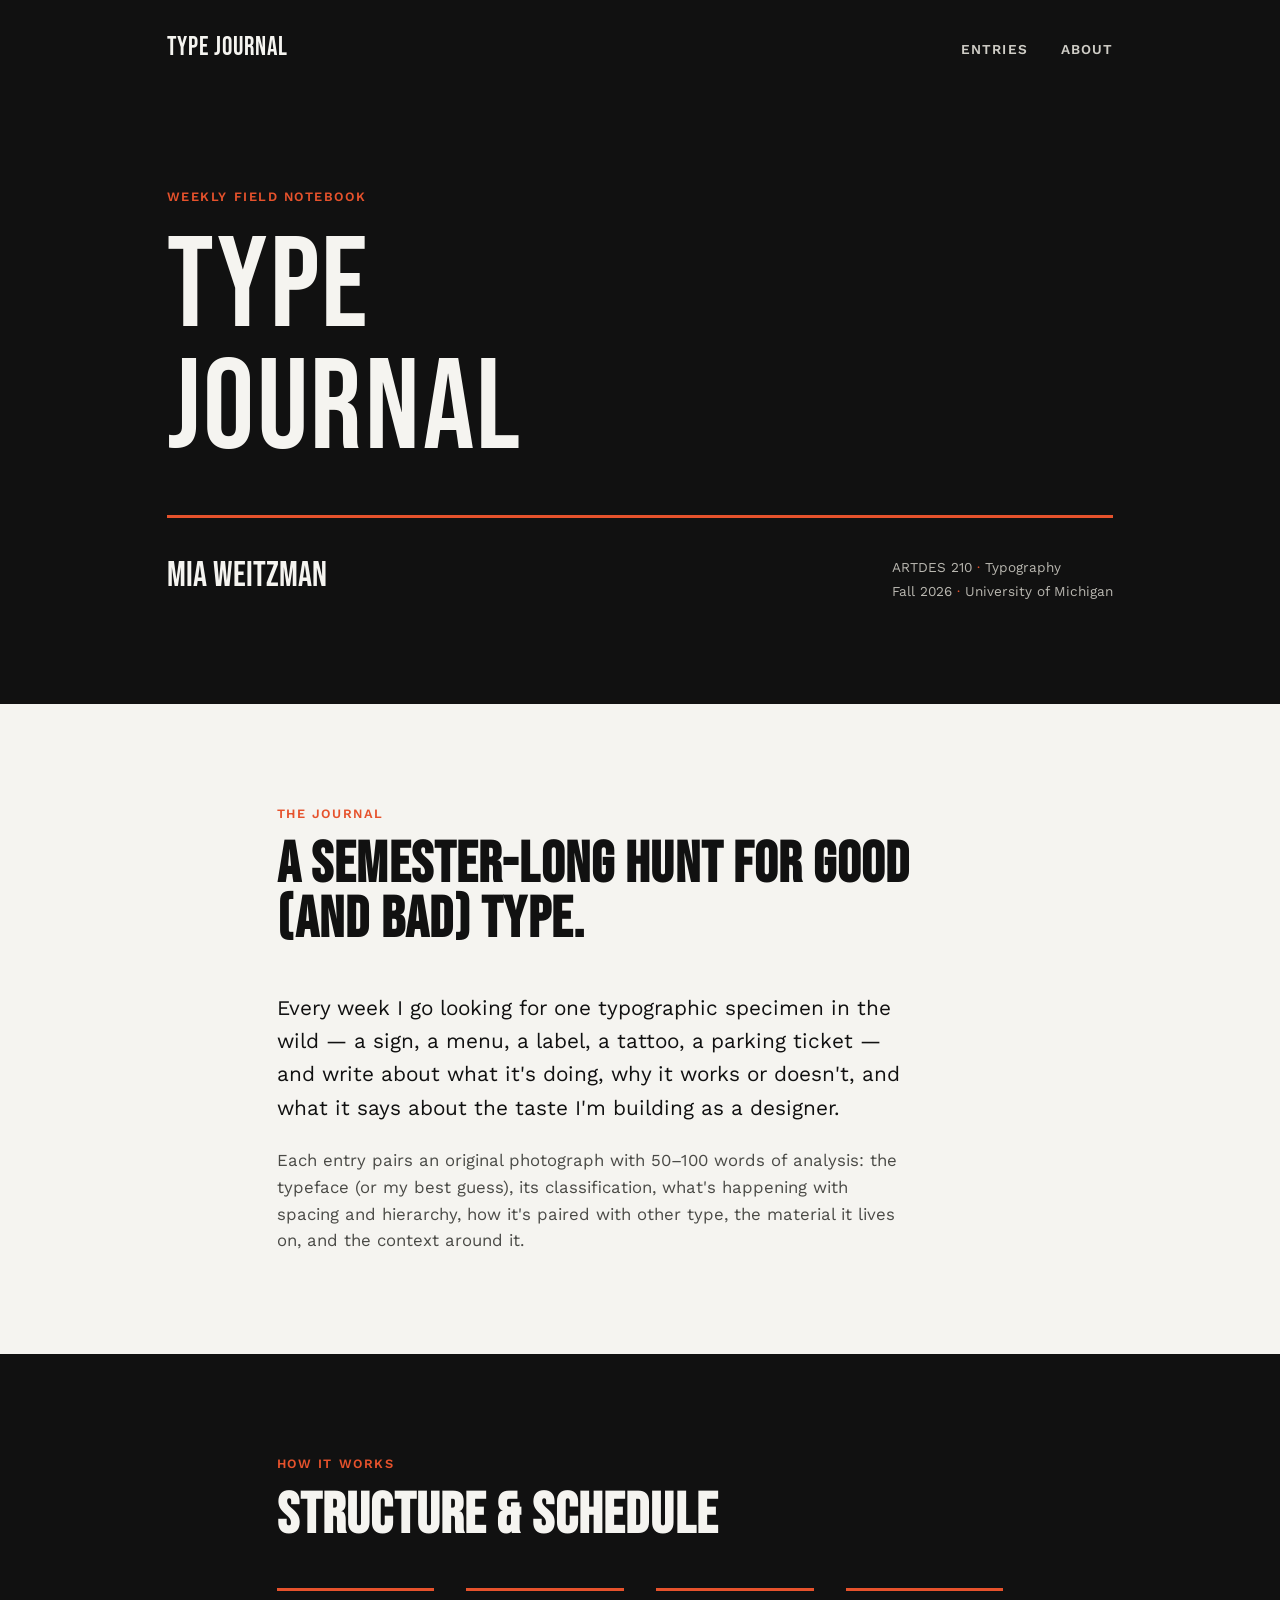
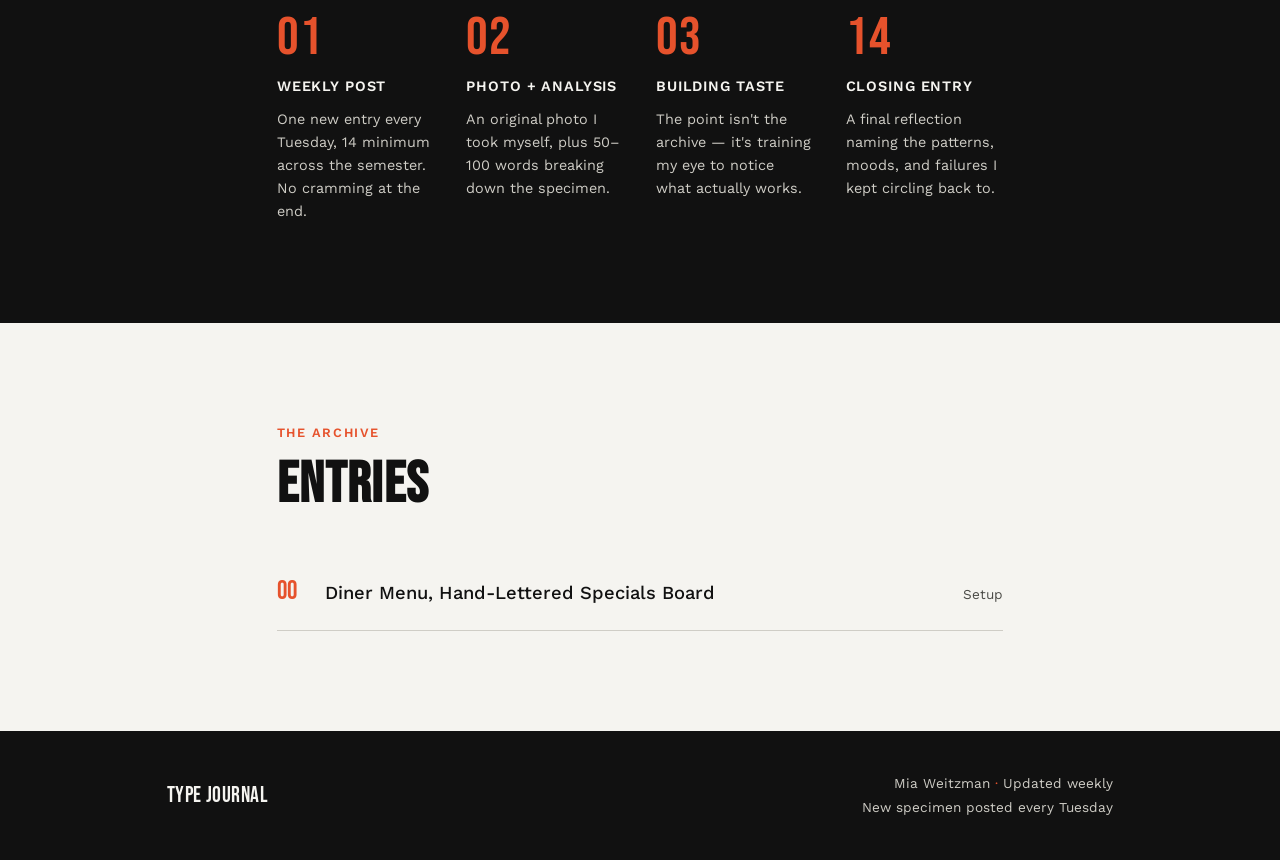
==== index.html @ 900245e1 "Add files via upload" ====
<!DOCTYPE html>
<html lang="en">
<head>
<meta charset="UTF-8" />
<meta name="viewport" content="width=device-width, initial-scale=1" />
<title>Type Journal — Mia Weitzman</title>
<meta name="description" content="A weekly hunt for good (and bad) typography in the wild, by Mia Weitzman — ARTDES 210, Fall 2026." />
<link rel="stylesheet" href="style.css" />
</head>
<body>

  <header class="site-header">
    <div class="wrap">
      <a class="brand" href="index.html">TYPE JOURNAL</a>
      <nav>
        <a href="#entries">Entries</a>
        <a href="#about">About</a>
      </nav>
    </div>
  </header>

  <header class="hero">
    <div class="wrap">
      <div class="kicker eyebrow">Weekly Field Notebook</div>
      <div class="title display">TYPE<br/>JOURNAL</div>
      <div class="rule"></div>
      <div class="byline-row">
        <div class="name">Mia Weitzman</div>
        <div class="meta">
          ARTDES 210 <span>·</span> Typography<br/>
          Fall 2026 <span>·</span> University of Michigan
        </div>
      </div>
    </div>
  </header>

  <section id="about">
    <div class="wrap">
      <div class="eyebrow">The Journal</div>
      <h1 class="heading display">A semester-long hunt for good (and bad) type.</h1>
      <p class="lede">Every week I go looking for one typographic specimen in the wild — a sign, a menu, a label, a tattoo, a parking ticket — and write about what it's doing, why it works or doesn't, and what it says about the taste I'm building as a designer.</p>
      <p class="body-copy">Each entry pairs an original photograph with 50–100 words of analysis: the typeface (or my best guess), its classification, what's happening with spacing and hierarchy, how it's paired with other type, the material it lives on, and the context around it.</p>
    </div>
  </section>

  <section class="dark">
    <div class="wrap">
      <div class="eyebrow">How It Works</div>
      <h2 class="heading display" style="color: var(--paper);">Structure &amp; Schedule</h2>
      <div class="grid">
        <div class="col">
          <div class="num display">01</div>
          <div class="col-title">Weekly Post</div>
          <p>One new entry every Tuesday, 14 minimum across the semester. No cramming at the end.</p>
        </div>
        <div class="col">
          <div class="num display">02</div>
          <div class="col-title">Photo + Analysis</div>
          <p>An original photo I took myself, plus 50–100 words breaking down the specimen.</p>
        </div>
        <div class="col">
          <div class="num display">03</div>
          <div class="col-title">Building Taste</div>
          <p>The point isn't the archive — it's training my eye to notice what actually works.</p>
        </div>
        <div class="col">
          <div class="num display">14</div>
          <div class="col-title">Closing Entry</div>
          <p>A final reflection naming the patterns, moods, and failures I kept circling back to.</p>
        </div>
      </div>
    </div>
  </section>

  <section id="entries">
    <div class="wrap">
      <div class="eyebrow">The Archive</div>
      <h2 class="heading display">Entries</h2>
      <div class="entry-list">
        <a class="entry-row" href="entries/entry-00.html">
          <span class="entry-num display">00</span>
          <span class="entry-row-title">Diner Menu, Hand-Lettered Specials Board</span>
          <span class="entry-row-date">Setup</span>
        </a>
        <!--
          Add a new .entry-row link here each week, newest on top.
          Copy the block above, point the href at your new entry file,
          and update the number, title, and date.
        -->
      </div>
    </div>
  </section>

  <footer class="site-footer">
    <div class="wrap">
      <div class="brand display">TYPE JOURNAL</div>
      <div class="right">
        Mia Weitzman <span>·</span> Updated weekly<br/>
        New specimen posted every Tuesday
      </div>
    </div>
  </footer>

</body>
</html>
---- style.css ----
/* ============================================================
   TYPE JOURNAL — shared styles
   ============================================================ */

@import url('https://fonts.googleapis.com/css2?family=Bebas+Neue&family=Work+Sans:ital,wght@0,400;0,500;0,600;1,400&display=swap');

:root {
  --paper: #f5f4f0;
  --ink: #111111;
  --accent: #e6522c;
  --muted: #4a4a46;
  --line: #cfcdc6;
  --line-dark: #4a4a46;
  --max: 880px;
  --gutter: clamp(24px, 6vw, 96px);
}

* { margin: 0; padding: 0; box-sizing: border-box; }

html { scroll-behavior: smooth; }

body {
  background: var(--paper);
  color: var(--ink);
  font-family: 'Work Sans', system-ui, -apple-system, sans-serif;
  line-height: 1.6;
  -webkit-font-smoothing: antialiased;
}

a { color: inherit; }

img { max-width: 100%; display: block; }

.display {
  font-family: 'Bebas Neue', Impact, sans-serif;
  letter-spacing: 0.02em;
  line-height: 0.95;
}

.eyebrow {
  font-weight: 600;
  text-transform: uppercase;
  letter-spacing: 0.12em;
  font-size: 0.8rem;
  color: var(--accent);
}

.wrap {
  max-width: var(--max);
  margin: 0 auto;
  padding-left: var(--gutter);
  padding-right: var(--gutter);
}

/* ---------- Site header ---------- */
.site-header {
  background: var(--ink);
  color: var(--paper);
}
.site-header .wrap {
  display: flex;
  align-items: center;
  justify-content: space-between;
  padding-top: 28px;
  padding-bottom: 28px;
  max-width: 1100px;
}
.site-header .brand {
  font-family: 'Bebas Neue', Impact, sans-serif;
  font-size: 1.6rem;
  letter-spacing: 0.04em;
  text-decoration: none;
  white-space: nowrap;
}
.site-header .wrap {
  flex-wrap: wrap;
  row-gap: 12px;
}
.site-header nav a {
  text-decoration: none;
  font-size: 0.85rem;
  font-weight: 600;
  text-transform: uppercase;
  letter-spacing: 0.08em;
  color: #cfcdc6;
  margin-left: 28px;
}
.site-header nav a:hover { color: var(--paper); }

/* ---------- Hero ---------- */
.hero {
  background: var(--ink);
  color: var(--paper);
  padding-top: clamp(40px, 8vw, 90px);
  padding-bottom: clamp(50px, 9vw, 100px);
}
.hero .wrap { max-width: 1100px; }
.hero .kicker { margin-bottom: 20px; }
.hero .title {
  font-size: clamp(3rem, 11vw, 8rem);
  color: var(--paper);
}
.hero .rule {
  width: 100%;
  height: 3px;
  background: var(--accent);
  margin: clamp(28px, 4vw, 44px) 0 30px;
}
.hero .byline-row {
  display: flex;
  flex-wrap: wrap;
  gap: 16px 32px;
  justify-content: space-between;
  align-items: flex-end;
}
.hero .name {
  font-family: 'Bebas Neue', Impact, sans-serif;
  font-size: clamp(1.6rem, 3vw, 2.2rem);
}
.hero .meta {
  font-size: 0.85rem;
  color: #b9b7b0;
  line-height: 1.8;
}
.hero .meta span { color: var(--accent); }

/* ---------- Generic section ---------- */
section { padding-top: clamp(56px, 8vw, 100px); padding-bottom: clamp(56px, 8vw, 100px); }
section.dark { background: var(--ink); color: var(--paper); }
section.dark .eyebrow { color: var(--accent); }

.heading {
  font-size: clamp(2rem, 5vw, 3.6rem);
  margin-top: 14px;
  margin-bottom: clamp(24px, 4vw, 44px);
  max-width: 720px;
}

.lede {
  font-size: clamp(1.05rem, 2vw, 1.3rem);
  max-width: 640px;
  margin-bottom: 22px;
}

.body-copy {
  font-size: 1.05rem;
  max-width: 620px;
  color: var(--muted);
}
section.dark .body-copy { color: #cfcdc6; }

/* ---------- Structure grid ---------- */
.grid {
  display: grid;
  grid-template-columns: repeat(4, 1fr);
  gap: 32px;
}
@media (max-width: 720px) {
  .grid { grid-template-columns: repeat(2, 1fr); }
}
.grid .col {
  border-top: 3px solid var(--accent);
  padding-top: 20px;
}
.grid .num {
  font-family: 'Bebas Neue', Impact, sans-serif;
  font-size: clamp(2.4rem, 5vw, 3.4rem);
  color: var(--accent);
  line-height: 1;
  margin-bottom: 10px;
}
.grid .col-title {
  font-weight: 600;
  text-transform: uppercase;
  letter-spacing: 0.06em;
  font-size: 0.9rem;
  margin-bottom: 10px;
}
.grid .col p {
  font-size: 0.9rem;
  color: #cfcdc6;
}

/* ---------- Entries archive (index) ---------- */
.entry-list {
  display: flex;
  flex-direction: column;
  gap: 0;
  margin-top: clamp(24px, 4vw, 44px);
}
.entry-row {
  display: flex;
  align-items: baseline;
  gap: 24px;
  padding: 22px 0;
  border-bottom: 1px solid var(--line);
  text-decoration: none;
  color: var(--ink);
}
.entry-row:hover .entry-row-title { color: var(--accent); }
.entry-row .entry-num {
  font-family: 'Bebas Neue', Impact, sans-serif;
  font-size: 1.6rem;
  color: var(--accent);
  min-width: 2.4ch;
}
.entry-row .entry-row-title {
  font-size: 1.15rem;
  font-weight: 500;
  flex: 1;
}
.entry-row .entry-row-date {
  font-size: 0.85rem;
  color: var(--muted);
  white-space: nowrap;
}
@media (max-width: 560px) {
  .entry-row { flex-wrap: wrap; }
  .entry-row .entry-row-date { order: 3; width: 100%; }
}

/* ---------- Single entry page ---------- */
.entry-header .entry-tag {
  display: inline-block;
  background: var(--ink);
  color: var(--paper);
  font-weight: 600;
  font-size: 0.75rem;
  letter-spacing: 0.1em;
  text-transform: uppercase;
  padding: 7px 14px;
  margin-bottom: 22px;
}
.entry-layout {
  display: flex;
  gap: clamp(28px, 5vw, 56px);
  flex-wrap: wrap;
  align-items: flex-start;
}
.entry-layout .photo {
  width: 100%;
  max-width: 420px;
  aspect-ratio: 4 / 5;
  border: 3px dashed #9a988f;
  display: flex;
  align-items: center;
  justify-content: center;
  text-align: center;
  padding: 32px;
  flex-shrink: 0;
}
.entry-layout .photo img {
  width: 100%;
  height: 100%;
  object-fit: cover;
}
.entry-layout .photo .placeholder-text {
  font-size: 0.85rem;
  color: #7a786f;
  letter-spacing: 0.04em;
  text-transform: uppercase;
}
.entry-layout .writeup { flex: 1; min-width: 260px; }
.entry-layout .sample-title {
  font-size: clamp(1.6rem, 3vw, 2.2rem);
  margin-bottom: 18px;
}
.entry-nav {
  display: flex;
  justify-content: space-between;
  margin-top: clamp(40px, 6vw, 72px);
  padding-top: 24px;
  border-top: 1px solid var(--line);
  font-size: 0.9rem;
  font-weight: 600;
}
.entry-nav a { text-decoration: none; }
.entry-nav a:hover { color: var(--accent); }
.entry-nav .disabled { color: var(--line); pointer-events: none; }

/* ---------- Footer ---------- */
.site-footer {
  background: var(--ink);
  color: #cfcdc6;
}
.site-footer .wrap {
  display: flex;
  flex-wrap: wrap;
  gap: 12px 24px;
  align-items: center;
  justify-content: space-between;
  padding-top: 40px;
  padding-bottom: 40px;
  max-width: 1100px;
}
.site-footer .brand {
  font-family: 'Bebas Neue', Impact, sans-serif;
  font-size: 1.4rem;
  color: var(--paper);
}
.site-footer .right {
  text-align: right;
  font-size: 0.85rem;
  line-height: 1.8;
}
.site-footer .right span { color: var(--accent); }
@media (max-width: 480px) {
  .site-footer .right { text-align: left; }
}
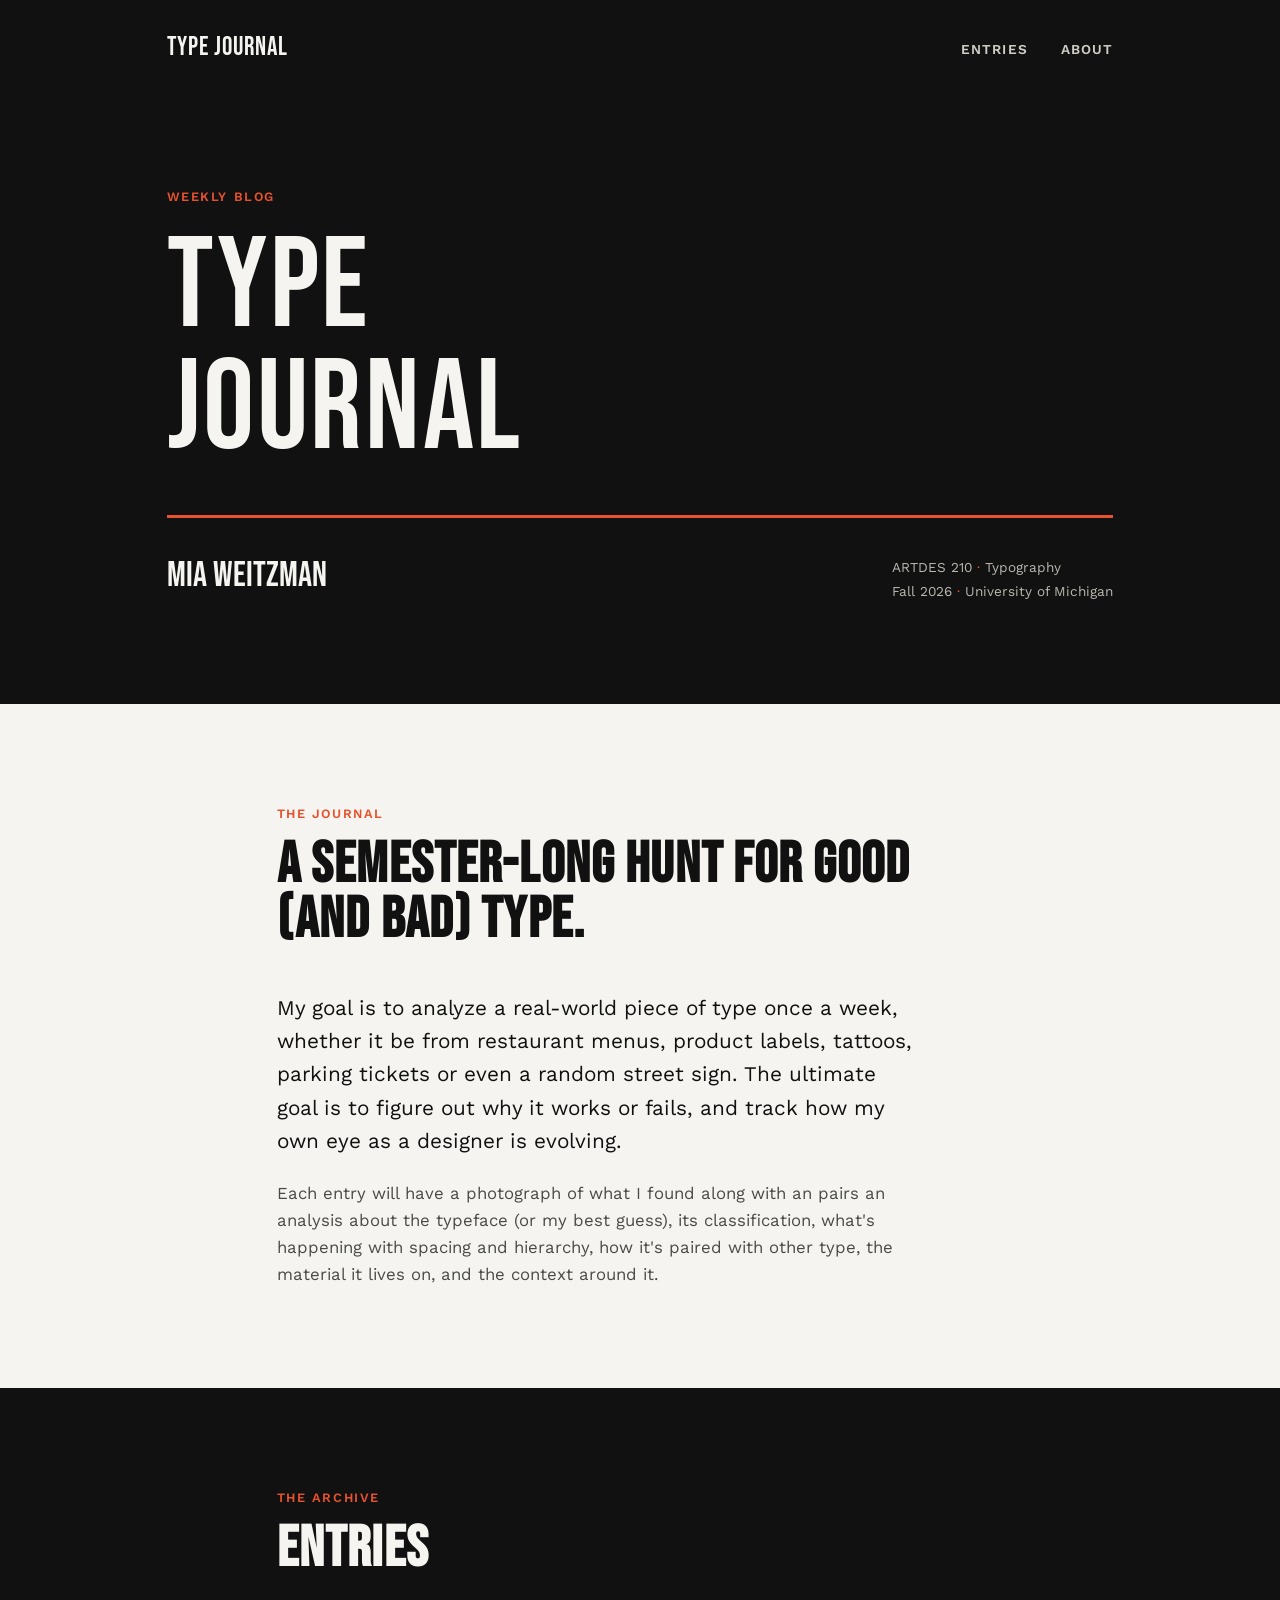
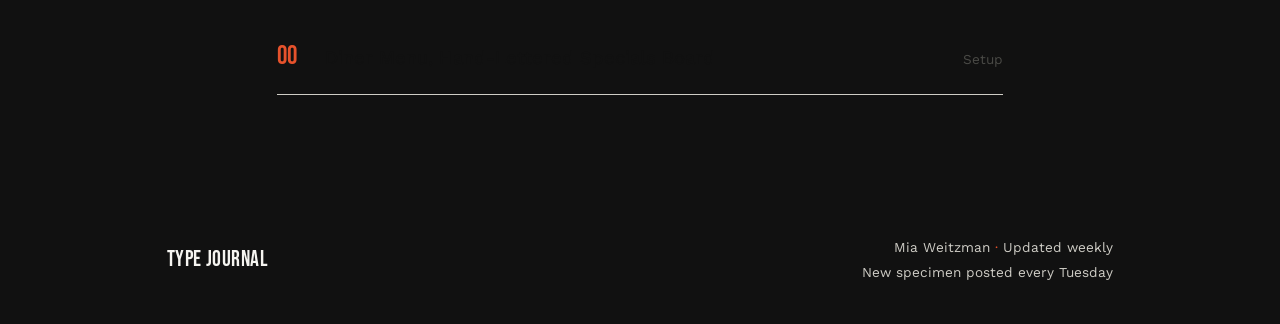
==== commit 4e0920c7: "Update index.html" ====
--- a/index.html
+++ b/index.html
@@ -4,7 +4,7 @@
 <meta charset="UTF-8" />
 <meta name="viewport" content="width=device-width, initial-scale=1" />
 <title>Type Journal — Mia Weitzman</title>
-<meta name="description" content="A weekly hunt for good (and bad) typography in the wild, by Mia Weitzman — ARTDES 210, Fall 2026." />
+<meta name="description" content="A weekly hunt for good (& bad) typography in the wild, by Mia Weitzman — ARTDES 210, Fall 2026." />
 <link rel="stylesheet" href="style.css" />
 </head>
 <body>
@@ -21,7 +21,7 @@
 
   <header class="hero">
     <div class="wrap">
-      <div class="kicker eyebrow">Weekly Field Notebook</div>
+      <div class="kicker eyebrow">Weekly Blog</div>
       <div class="title display">TYPE<br/>JOURNAL</div>
       <div class="rule"></div>
       <div class="byline-row">
@@ -38,41 +38,14 @@
     <div class="wrap">
       <div class="eyebrow">The Journal</div>
       <h1 class="heading display">A semester-long hunt for good (and bad) type.</h1>
-      <p class="lede">Every week I go looking for one typographic specimen in the wild — a sign, a menu, a label, a tattoo, a parking ticket — and write about what it's doing, why it works or doesn't, and what it says about the taste I'm building as a designer.</p>
-      <p class="body-copy">Each entry pairs an original photograph with 50–100 words of analysis: the typeface (or my best guess), its classification, what's happening with spacing and hierarchy, how it's paired with other type, the material it lives on, and the context around it.</p>
+      <p class="lede">My goal is to analyze a real-world piece of type once a week, whether it be  from restaurant menus, product labels, tattoos, parking tickets or even a random street sign. The ultimate goal is to figure out why it works or fails, and track how my own eye as a designer is evolving.</p>
+      <p class="body-copy">Each entry will have a photograph of what I found along with an pairs an analysis about the typeface (or my best guess), its classification, what's happening with spacing and hierarchy, how it's paired with other type, the material it lives on, and the context around it.</p>
     </div>
   </section>
 
-  <section class="dark">
-    <div class="wrap">
-      <div class="eyebrow">How It Works</div>
-      <h2 class="heading display" style="color: var(--paper);">Structure &amp; Schedule</h2>
-      <div class="grid">
-        <div class="col">
-          <div class="num display">01</div>
-          <div class="col-title">Weekly Post</div>
-          <p>One new entry every Tuesday, 14 minimum across the semester. No cramming at the end.</p>
-        </div>
-        <div class="col">
-          <div class="num display">02</div>
-          <div class="col-title">Photo + Analysis</div>
-          <p>An original photo I took myself, plus 50–100 words breaking down the specimen.</p>
-        </div>
-        <div class="col">
-          <div class="num display">03</div>
-          <div class="col-title">Building Taste</div>
-          <p>The point isn't the archive — it's training my eye to notice what actually works.</p>
-        </div>
-        <div class="col">
-          <div class="num display">14</div>
-          <div class="col-title">Closing Entry</div>
-          <p>A final reflection naming the patterns, moods, and failures I kept circling back to.</p>
-        </div>
-      </div>
-    </div>
-  </section>
 
-  <section id="entries">
+
+  <section id="entries" class="dark">
     <div class="wrap">
       <div class="eyebrow">The Archive</div>
       <h2 class="heading display">Entries</h2>
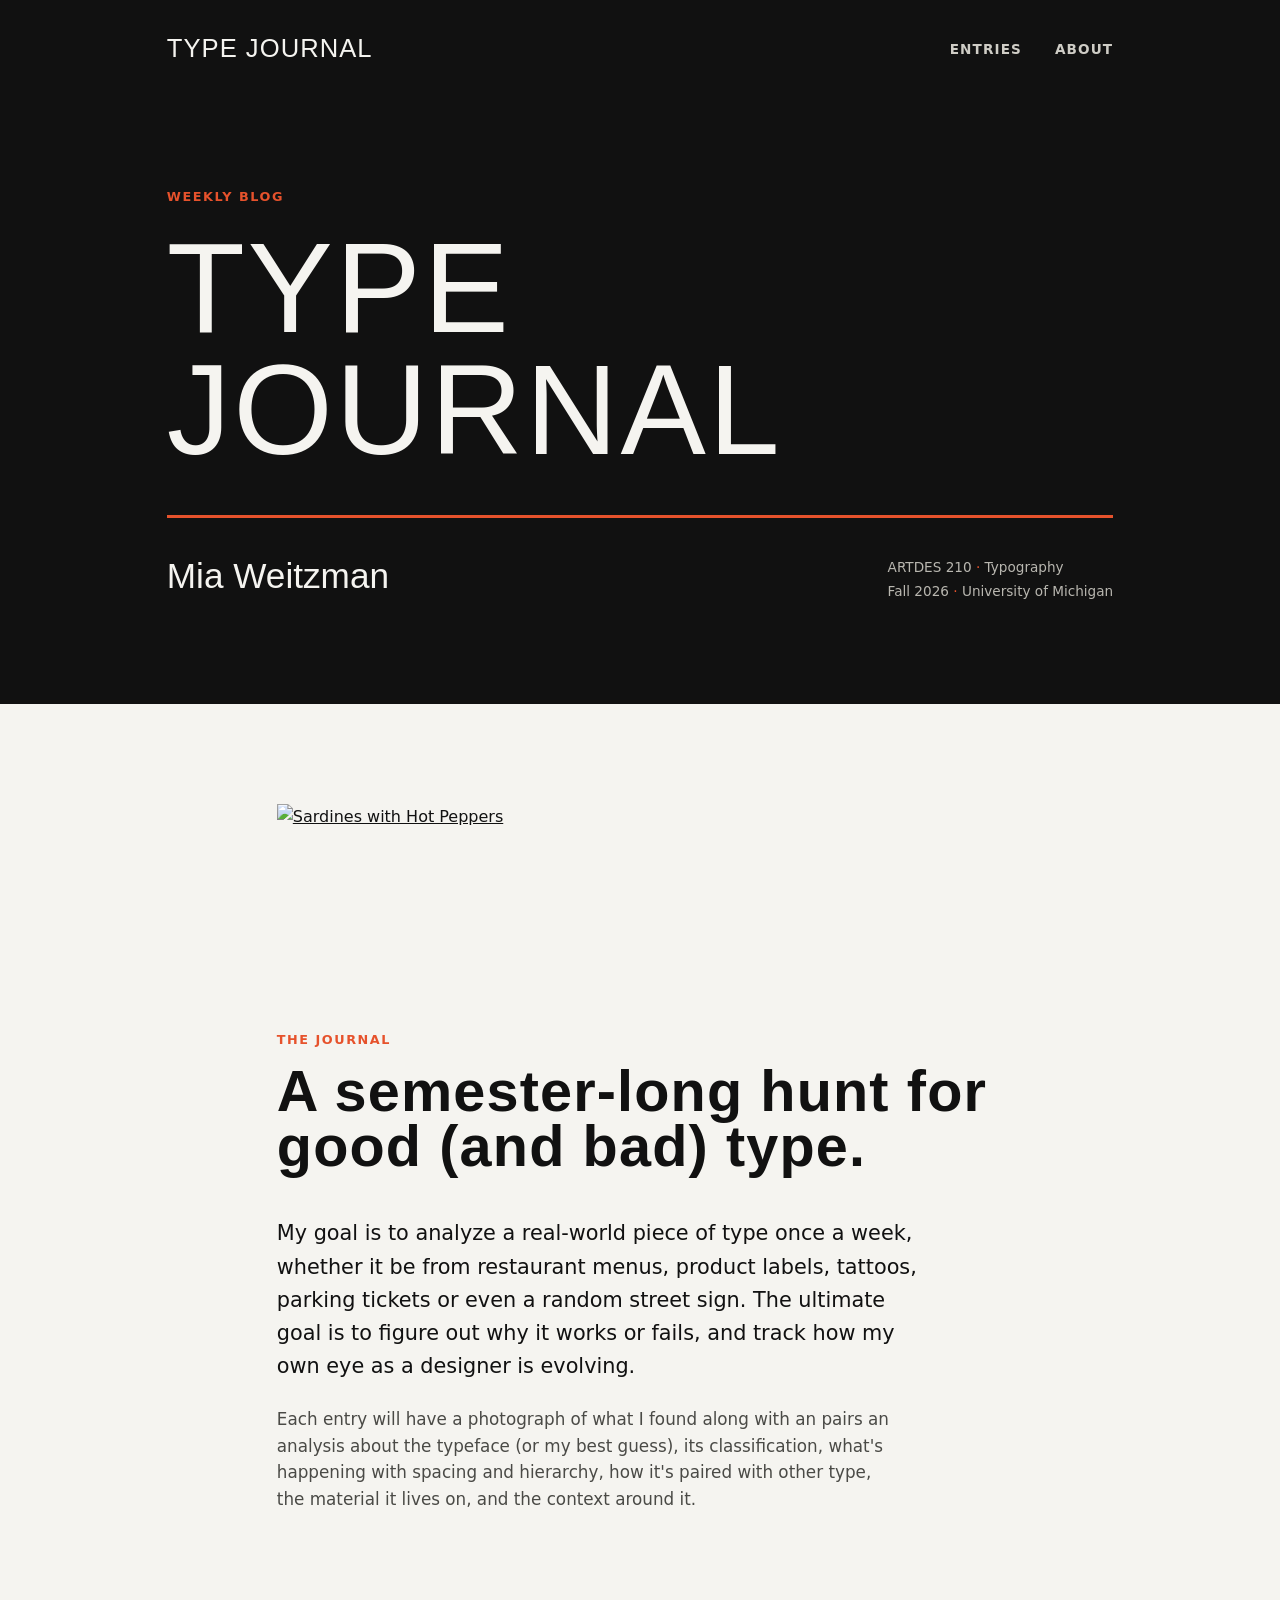
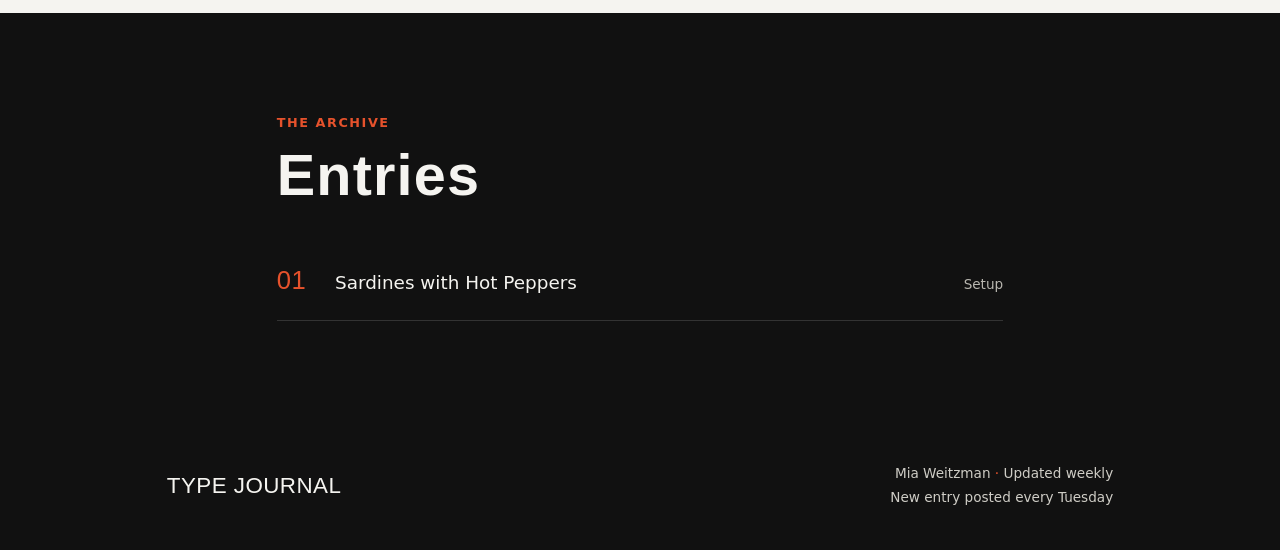
==== commit 331830f4: "Update index.html" ====
--- a/index.html
+++ b/index.html
@@ -33,7 +33,20 @@
       </div>
     </div>
   </header>
-
+  
+  <section class="thumb-strip">
+    <div class="wrap thumb-strip-row">
+      <a class="thumb" href="entries/entry-01.html">
+        <img src="entries/entry-01-photo.jpg" alt="Sardines with Hot Peppers" />
+      </a>
+      <!--
+        Add a new .thumb link here each week, one per entry.
+        Copy the block above, point href at the new entry page,
+        point img src at that entry's photo, and update the alt text.
+      -->
+    </div>
+  </section>
+  
   <section id="about">
     <div class="wrap">
       <div class="eyebrow">The Journal</div>
@@ -50,9 +63,9 @@
       <div class="eyebrow">The Archive</div>
       <h2 class="heading display">Entries</h2>
       <div class="entry-list">
-        <a class="entry-row" href="entries/entry-00.html">
-          <span class="entry-num display">00</span>
-          <span class="entry-row-title">Diner Menu, Hand-Lettered Specials Board</span>
+        <a class="entry-row" href="entries/entry-01.html">
+          <span class="entry-num display">01</span>
+          <span class="entry-row-title">Sardines with Hot Peppers</span>
           <span class="entry-row-date">Setup</span>
         </a>
         <!--
@@ -69,7 +82,7 @@
       <div class="brand display">TYPE JOURNAL</div>
       <div class="right">
         Mia Weitzman <span>·</span> Updated weekly<br/>
-        New specimen posted every Tuesday
+        New entry posted every Tuesday
       </div>
     </div>
   </footer>
--- a/style.css
+++ b/style.css
@@ -1,7 +1,13 @@
 /* ============================================================
    TYPE JOURNAL — shared styles
    ============================================================ */
-
+#entries .entry-row {
+  color: var(--paper);
+  border-bottom: 1px solid #333333;
+}
+#entries .entry-row-date {
+  color: #b9b7b0;
+}
 @import url('https://fonts.googleapis.com/css2?family=Bebas+Neue&family=Work+Sans:ital,wght@0,400;0,500;0,600;1,400&display=swap');
 
 :root {
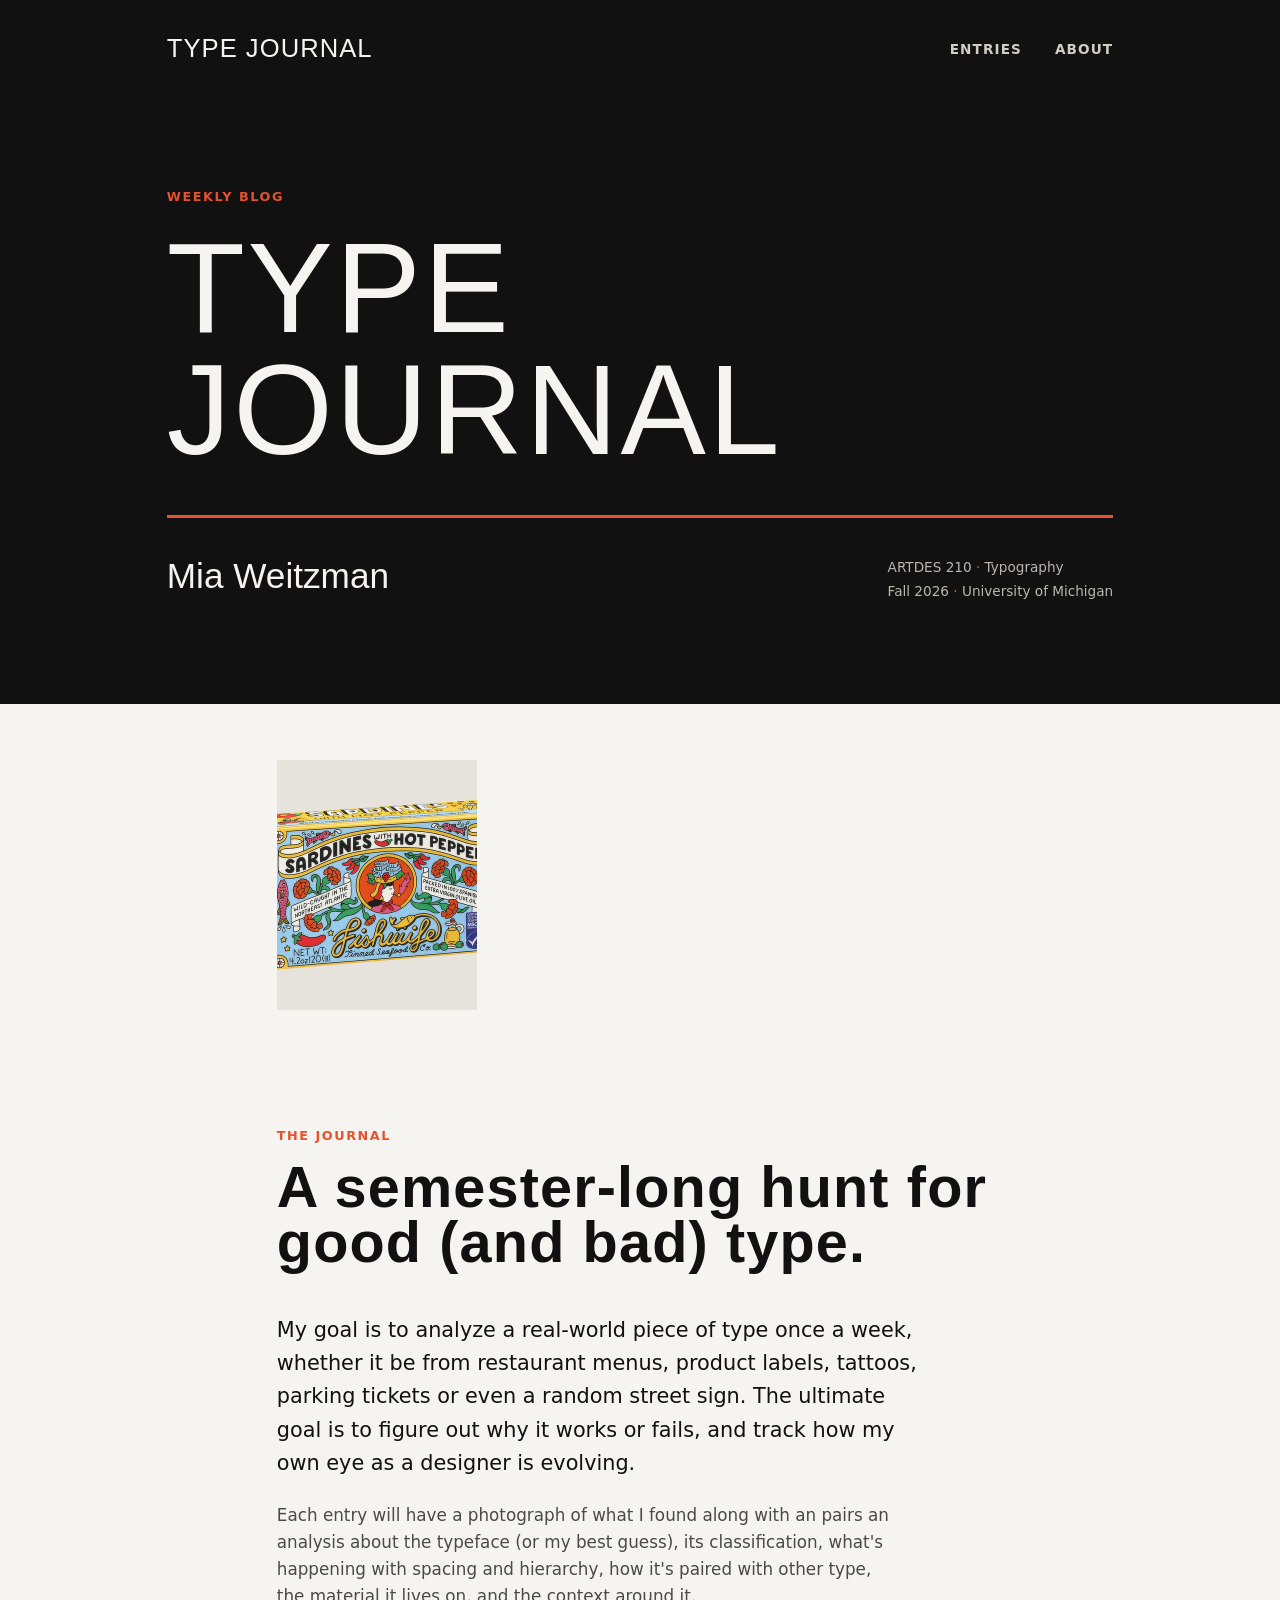
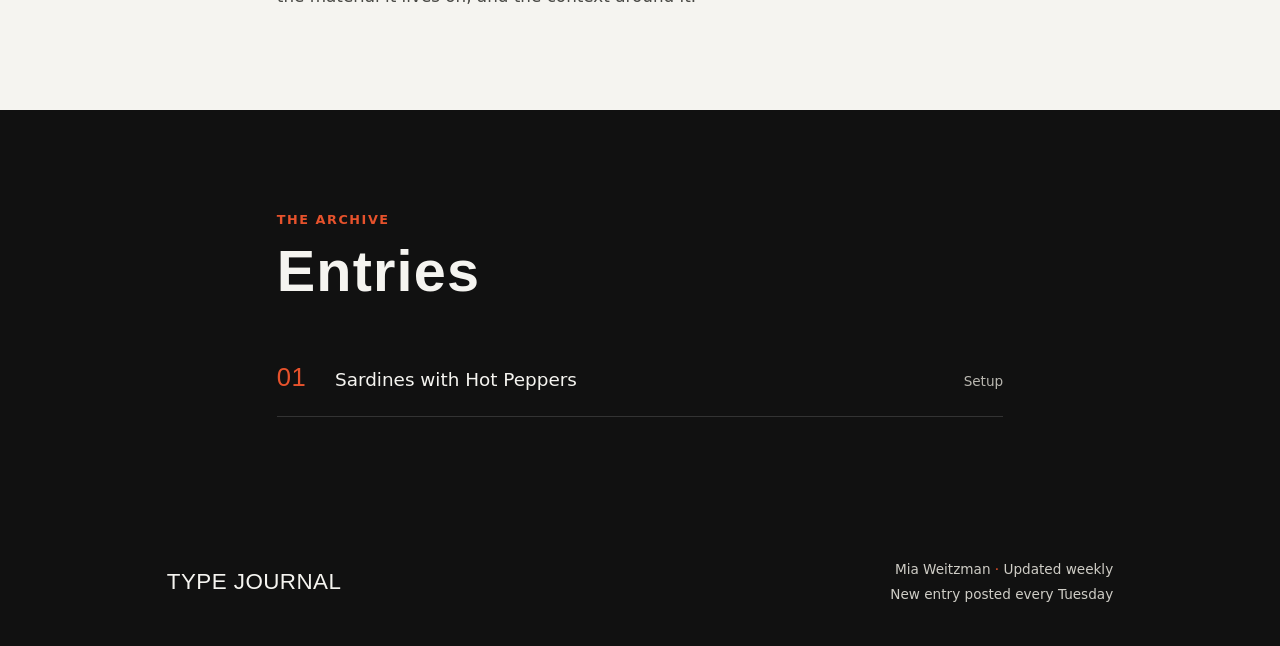
==== commit a7fac235: "Update index.html" ====
--- a/index.html
+++ b/index.html
@@ -37,8 +37,7 @@
   <section class="thumb-strip">
     <div class="wrap thumb-strip-row">
       <a class="thumb" href="entries/entry-01.html">
-        <img src="entries/entry-01-photo.jpg" alt="Sardines with Hot Peppers" />
-      </a>
+<img src="entries/entry01thumb.png" alt="Sardines with Hot Peppers" />      </a>
       <!--
         Add a new .thumb link here each week, one per entry.
         Copy the block above, point href at the new entry page,
--- a/style.css
+++ b/style.css
@@ -313,3 +313,35 @@
 @media (max-width: 480px) {
   .site-footer .right { text-align: left; }
 }
+
+/* ---------- Entry thumbnail strip ---------- */
+.thumb-strip {
+  background: var(--paper);
+  padding-top: clamp(32px, 5vw, 56px);
+  padding-bottom: clamp(8px, 2vw, 16px);
+}
+.thumb-strip-row {
+  display: flex;
+  flex-wrap: wrap;
+  gap: 20px;
+}
+.thumb {
+  display: block;
+  width: 200px;
+  aspect-ratio: 4 / 5;
+  overflow: hidden;
+  background: #e5e3dc;
+  flex-shrink: 0;
+}
+.thumb img {
+  width: 100%;
+  height: 100%;
+  object-fit: cover;
+  transition: transform 0.45s ease;
+}
+.thumb:hover img {
+  transform: scale(1.08);
+}
+@media (max-width: 560px) {
+  .thumb { width: 140px; }
+}
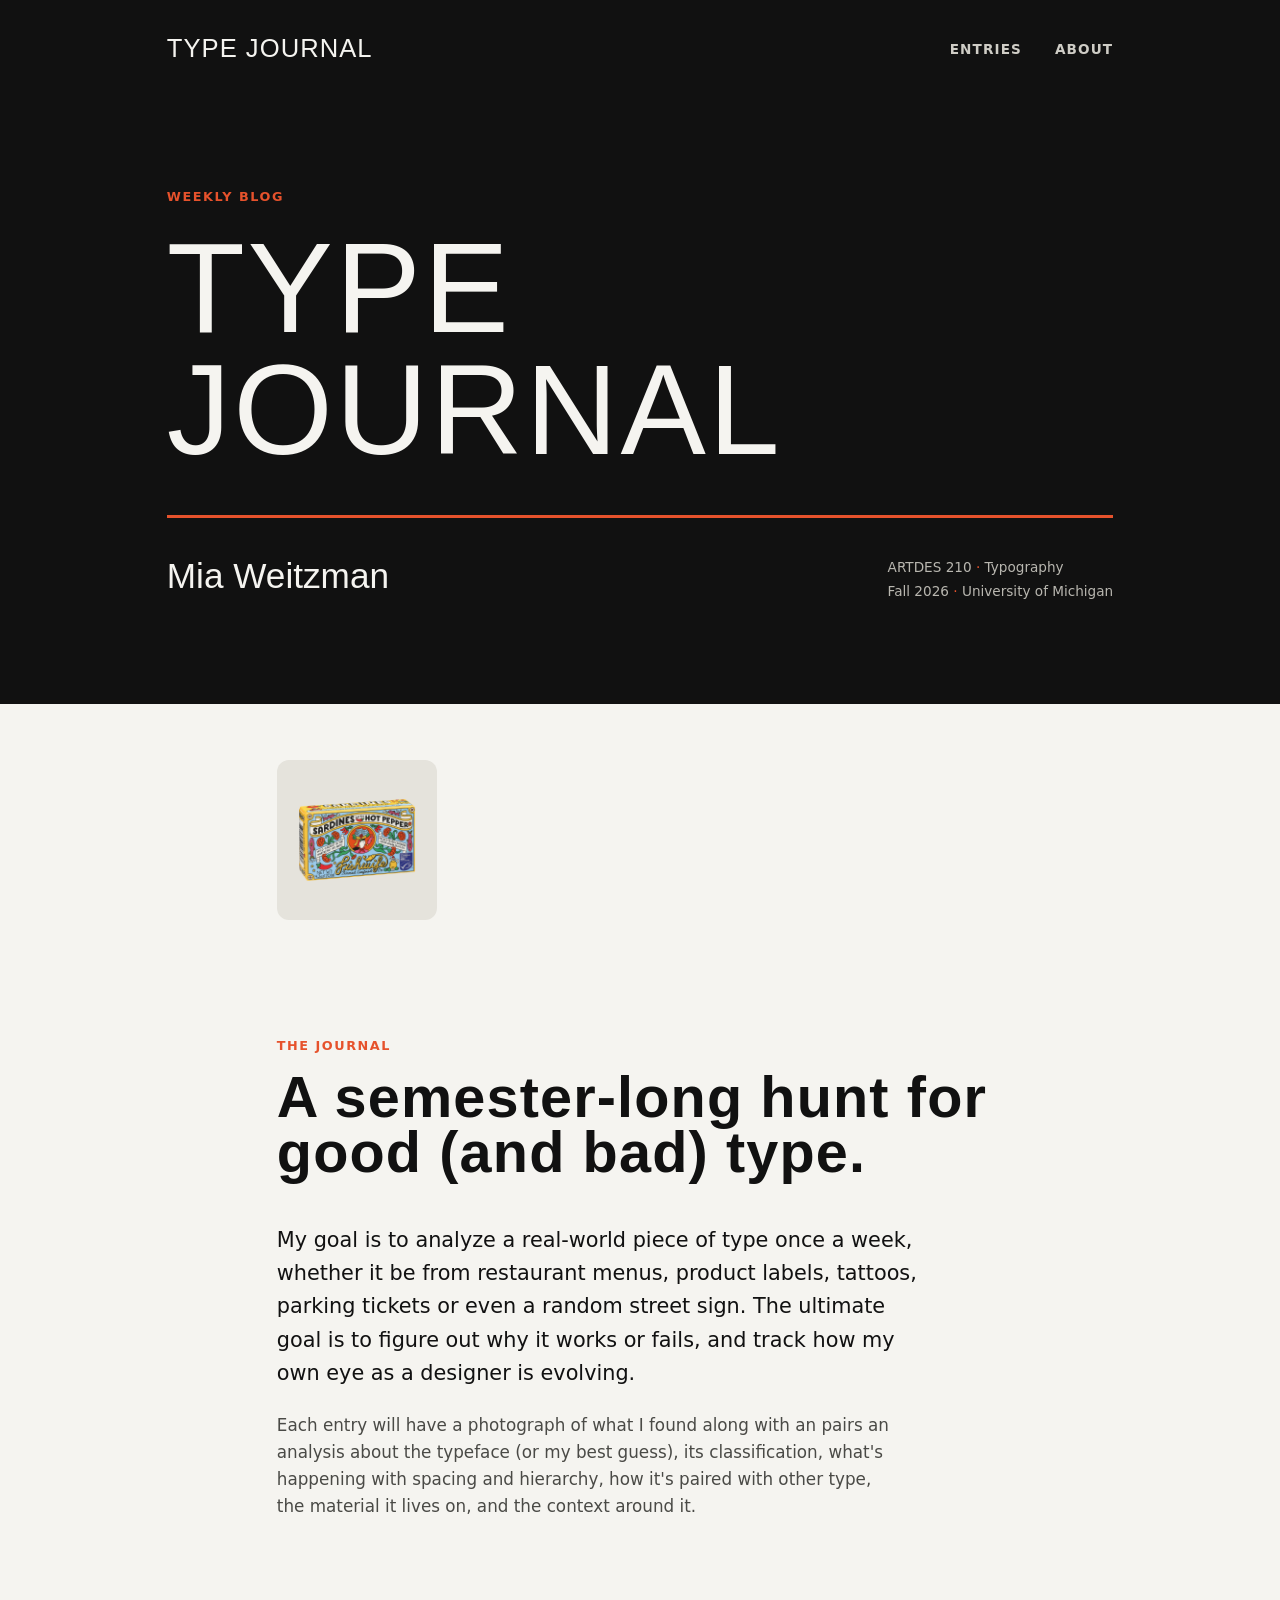
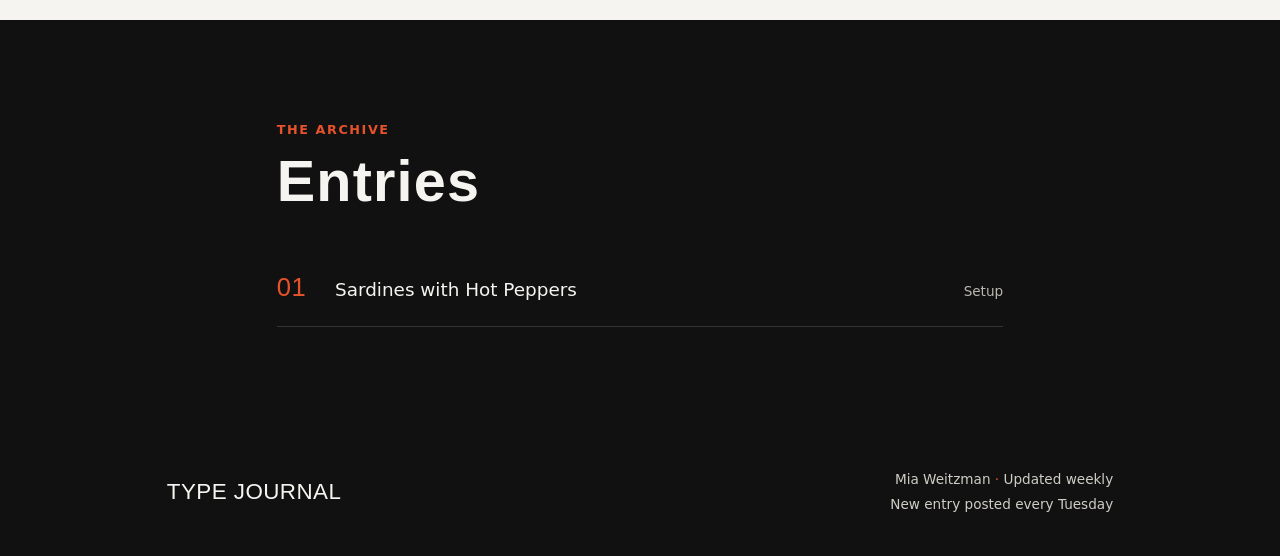
==== commit 595a7beb: "Update index.html" ====
--- a/index.html
+++ b/index.html
@@ -5,7 +5,7 @@
 <meta name="viewport" content="width=device-width, initial-scale=1" />
 <title>Type Journal — Mia Weitzman</title>
 <meta name="description" content="A weekly hunt for good (& bad) typography in the wild, by Mia Weitzman — ARTDES 210, Fall 2026." />
-<link rel="stylesheet" href="style.css" />
+<link rel="stylesheet" href="style.css?v=2" /> 
 </head>
 <body>
 
--- a/style.css
+++ b/style.css
@@ -326,22 +326,23 @@
   gap: 20px;
 }
 .thumb {
-  display: block;
-  width: 200px;
-  aspect-ratio: 4 / 5;
-  overflow: hidden;
+  display: flex;
+  align-items: center;
+  justify-content: center;
+  width: 160px;
+  height: 160px;
   background: #e5e3dc;
+  border-radius: 12px;
+  padding: 20px;
   flex-shrink: 0;
 }
 .thumb img {
   width: 100%;
   height: 100%;
-  object-fit: cover;
-  transition: transform 0.45s ease;
+  object-fit: contain;
+  display: block;
+  transition: transform 0.3s ease;
 }
 .thumb:hover img {
   transform: scale(1.08);
 }
-@media (max-width: 560px) {
-  .thumb { width: 140px; }
-}
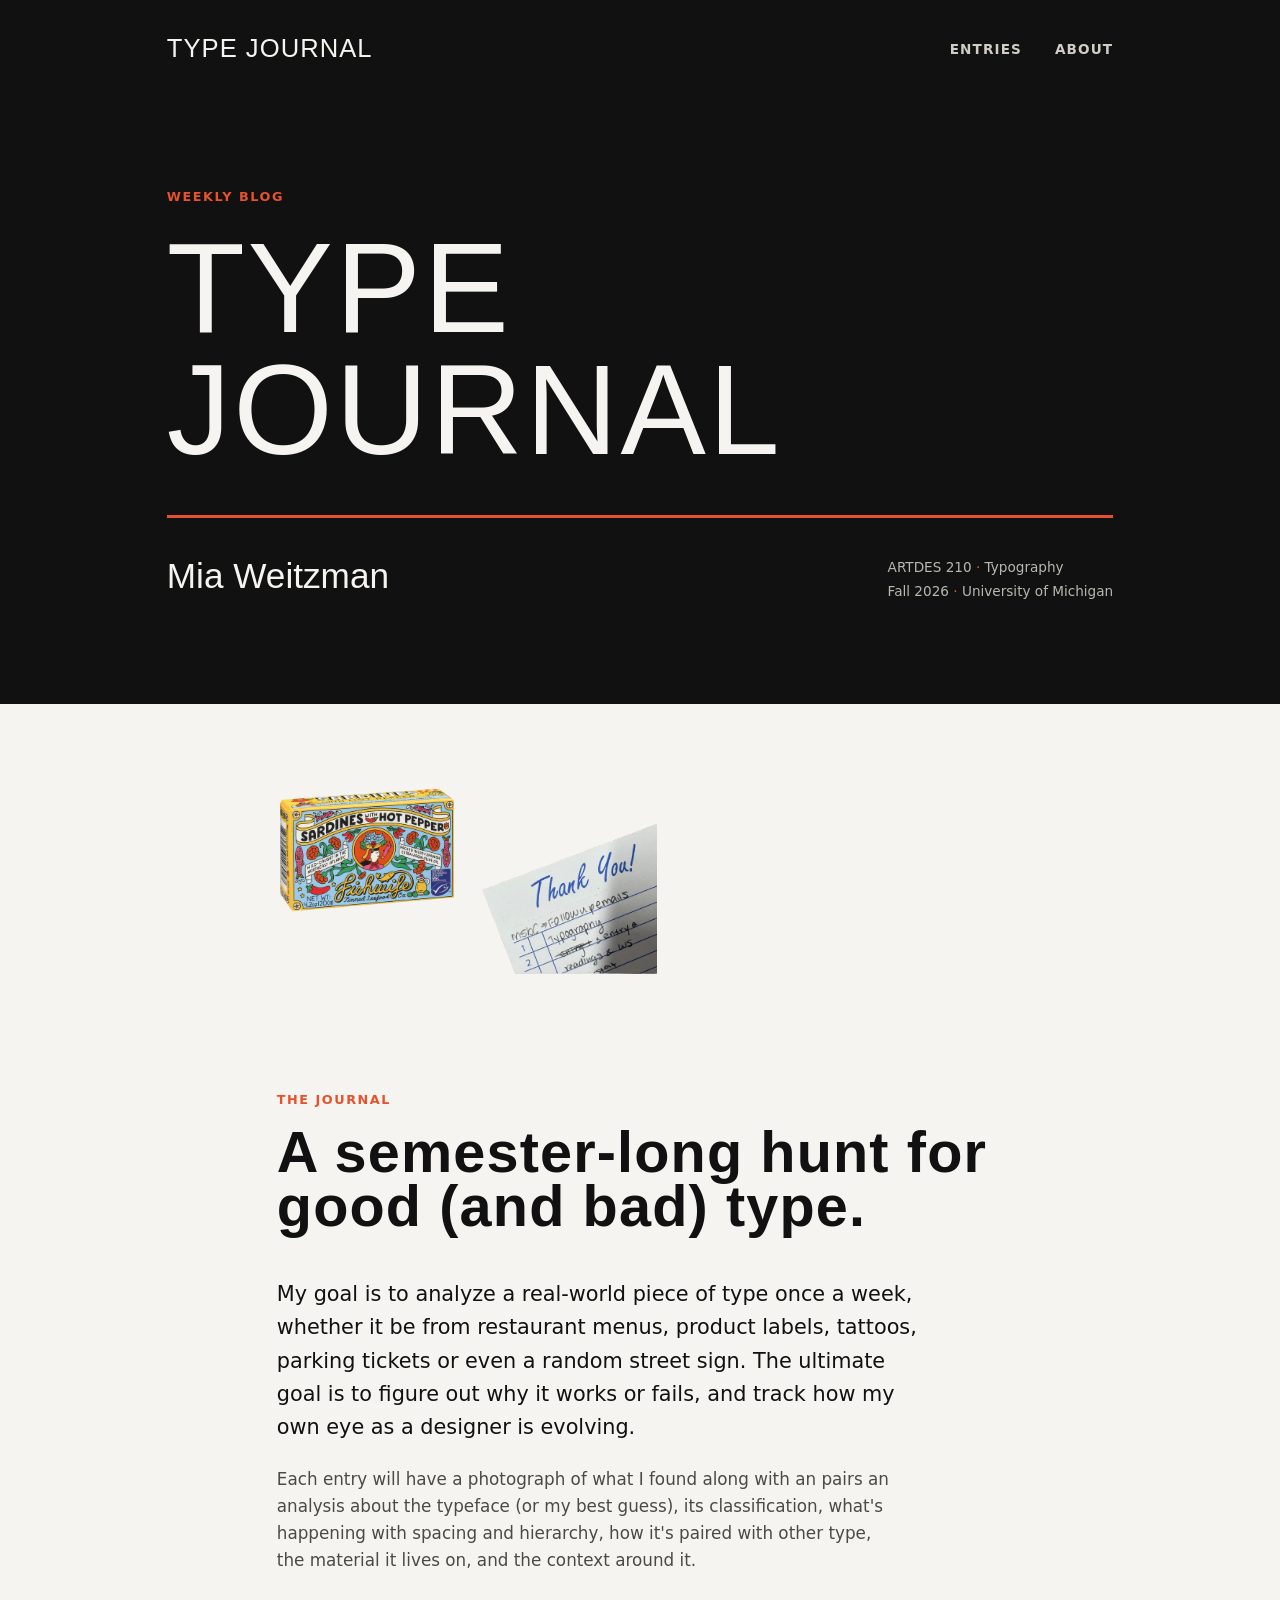
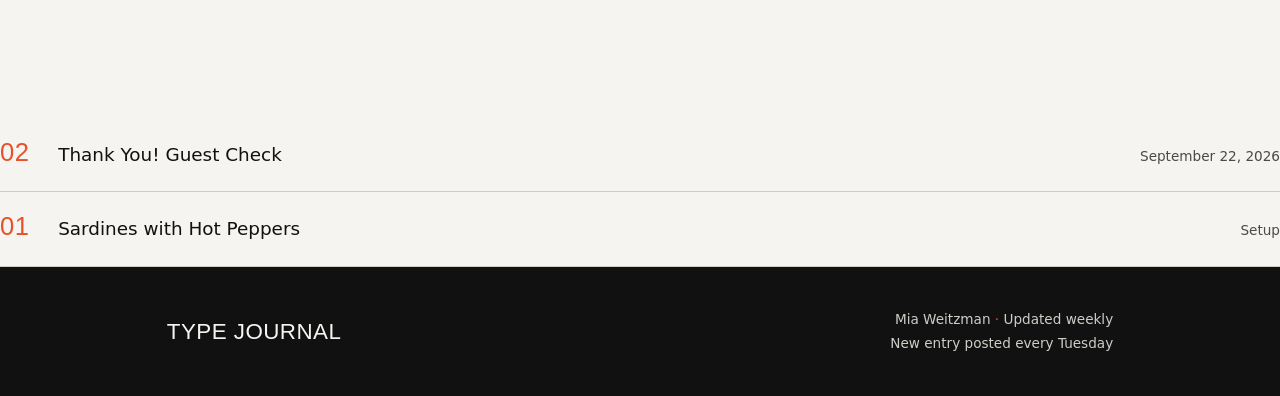
==== commit e1c14b46: "Update index.html" ====
--- a/index.html
+++ b/index.html
@@ -34,17 +34,21 @@
     </div>
   </header>
   
-  <section class="thumb-strip">
-    <div class="wrap thumb-strip-row">
-      <a class="thumb" href="entries/entry-01.html">
-<img src="entries/entry01thumb.png" alt="Sardines with Hot Peppers" />      </a>
-      <!--
-        Add a new .thumb link here each week, one per entry.
-        Copy the block above, point href at the new entry page,
-        point img src at that entry's photo, and update the alt text.
-      -->
-    </div>
-  </section>
+<section class="thumb-strip">
+  <div class="wrap thumb-strip-row">
+    <a class="thumb" href="entries/entry-01.html">
+      <img src="entries/entry01thumb.png" alt="Sardines with Hot Peppers" />
+    </a>
+    <a class="thumb" href="entries/entry-02.html">
+      <img src="entries/02thumb.png" alt="Thank You! Guest Check" />
+    </a>
+    <!--
+      Add a new .thumb link here each week, one per entry.
+      Copy the block above, point href at the new entry page,
+      point img src at that entry's photo, and update the alt text.
+    -->
+  </div>
+</section>
   
   <section id="about">
     <div class="wrap">
@@ -57,22 +61,23 @@
 
 
 
-  <section id="entries" class="dark">
-    <div class="wrap">
-      <div class="eyebrow">The Archive</div>
-      <h2 class="heading display">Entries</h2>
-      <div class="entry-list">
-        <a class="entry-row" href="entries/entry-01.html">
-          <span class="entry-num display">01</span>
-          <span class="entry-row-title">Sardines with Hot Peppers</span>
-          <span class="entry-row-date">Setup</span>
-        </a>
-        <!--
-          Add a new .entry-row link here each week, newest on top.
-          Copy the block above, point the href at your new entry file,
-          and update the number, title, and date.
-        -->
-      </div>
+ <div class="entry-list">
+  <a class="entry-row" href="entries/entry-02.html">
+    <span class="entry-num display">02</span>
+    <span class="entry-row-title">Thank You! Guest Check</span>
+    <span class="entry-row-date">September 22, 2026</span>
+  </a>
+  <a class="entry-row" href="entries/entry-01.html">
+    <span class="entry-num display">01</span>
+    <span class="entry-row-title">Sardines with Hot Peppers</span>
+    <span class="entry-row-date">Setup</span>
+  </a>
+  <!--
+    Add a new .entry-row link here each week, newest on top.
+    Copy the block above, point the href at your new entry file,
+    and update the number, title, and date.
+  -->
+</div>
     </div>
   </section>
 
--- a/style.css
+++ b/style.css
@@ -326,20 +326,13 @@
   gap: 20px;
 }
 .thumb {
-  display: flex;
-  align-items: center;
-  justify-content: center;
-  width: 160px;
-  height: 160px;
-  background: #e5e3dc;
-  border-radius: 12px;
-  padding: 20px;
+  display: block;
+  width: 180px;
   flex-shrink: 0;
 }
 .thumb img {
   width: 100%;
-  height: 100%;
-  object-fit: contain;
+  height: auto;
   display: block;
   transition: transform 0.3s ease;
 }
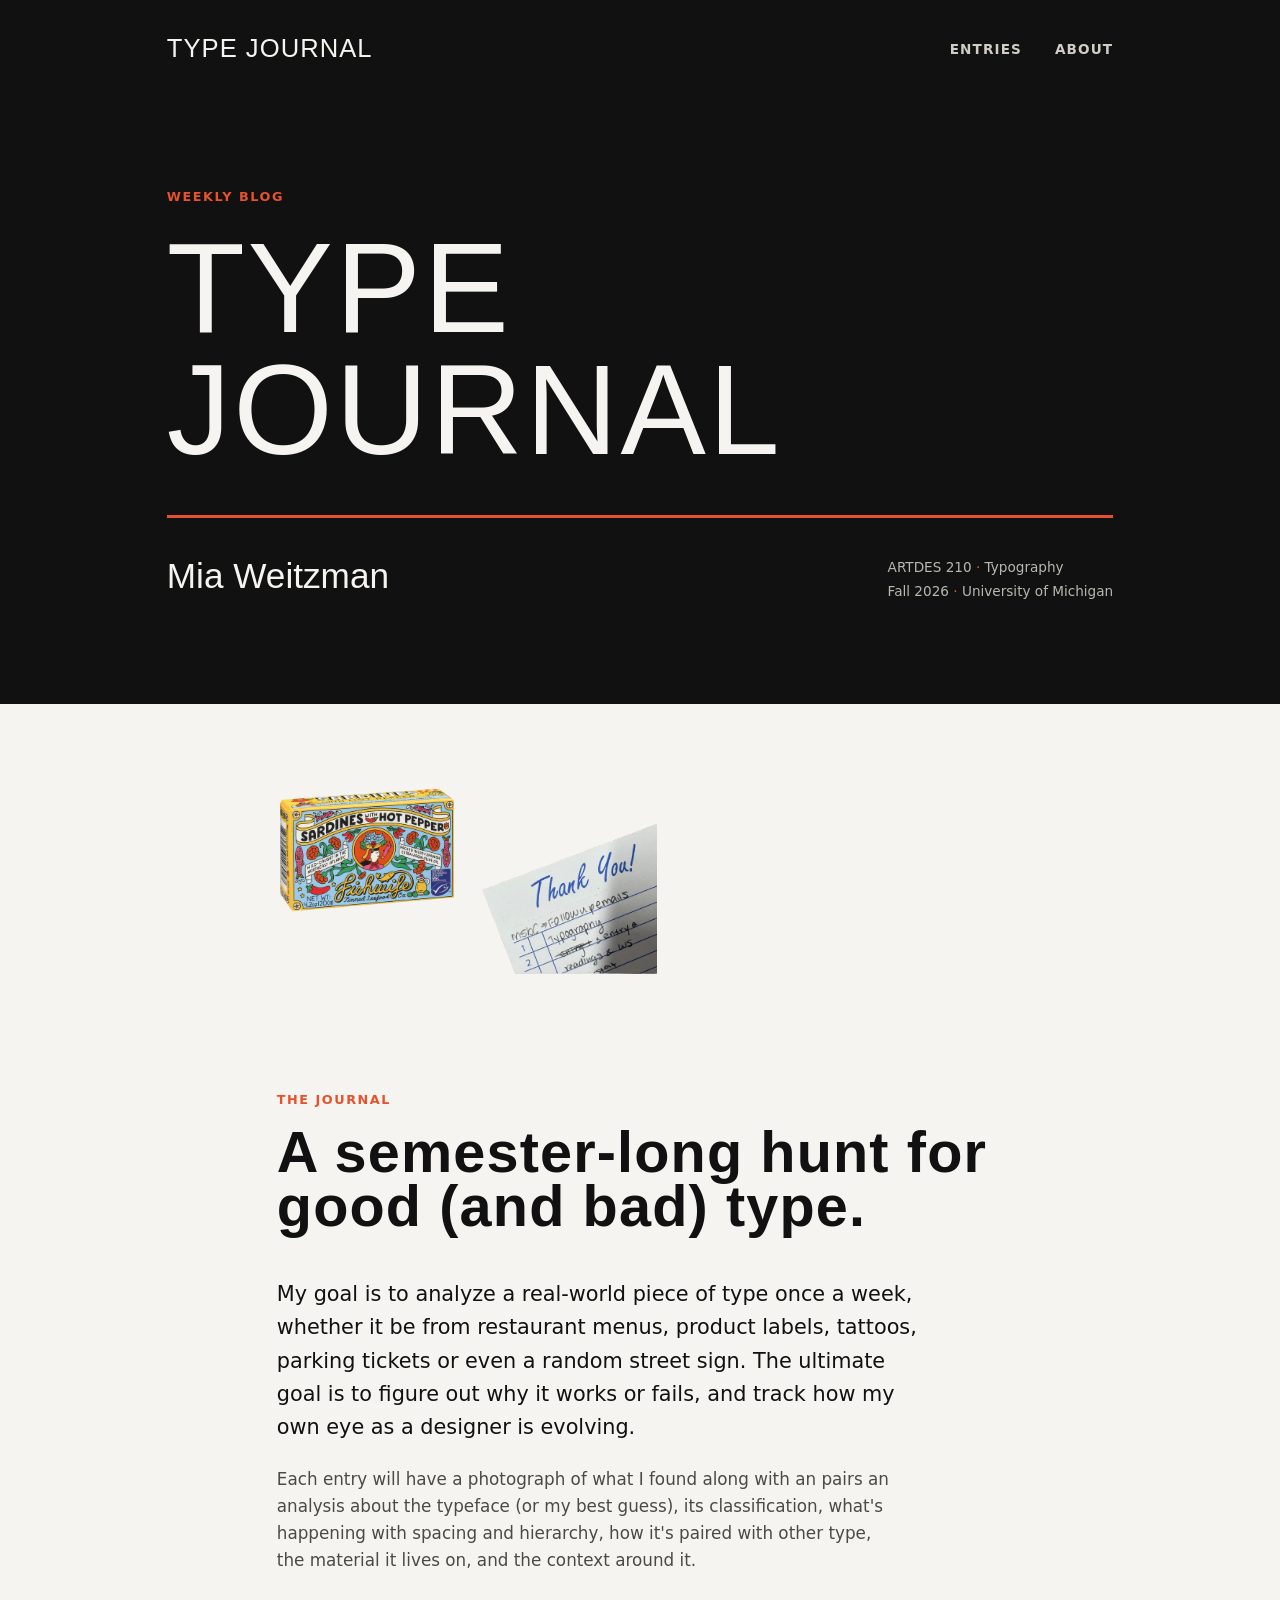
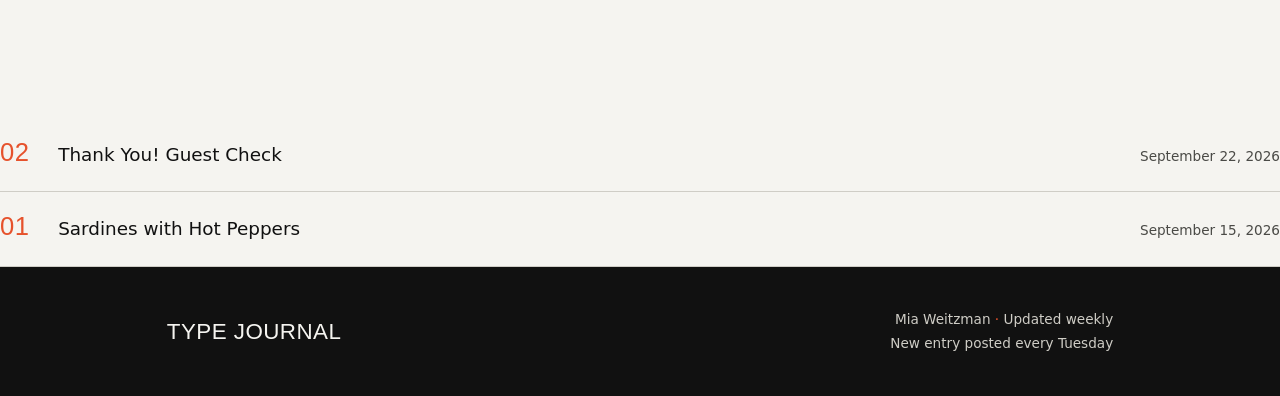
==== commit 47c2a791: "Update index.html" ====
--- a/index.html
+++ b/index.html
@@ -70,7 +70,7 @@
   <a class="entry-row" href="entries/entry-01.html">
     <span class="entry-num display">01</span>
     <span class="entry-row-title">Sardines with Hot Peppers</span>
-    <span class="entry-row-date">Setup</span>
+    <span class="entry-row-date">September 15, 2026</span>
   </a>
   <!--
     Add a new .entry-row link here each week, newest on top.
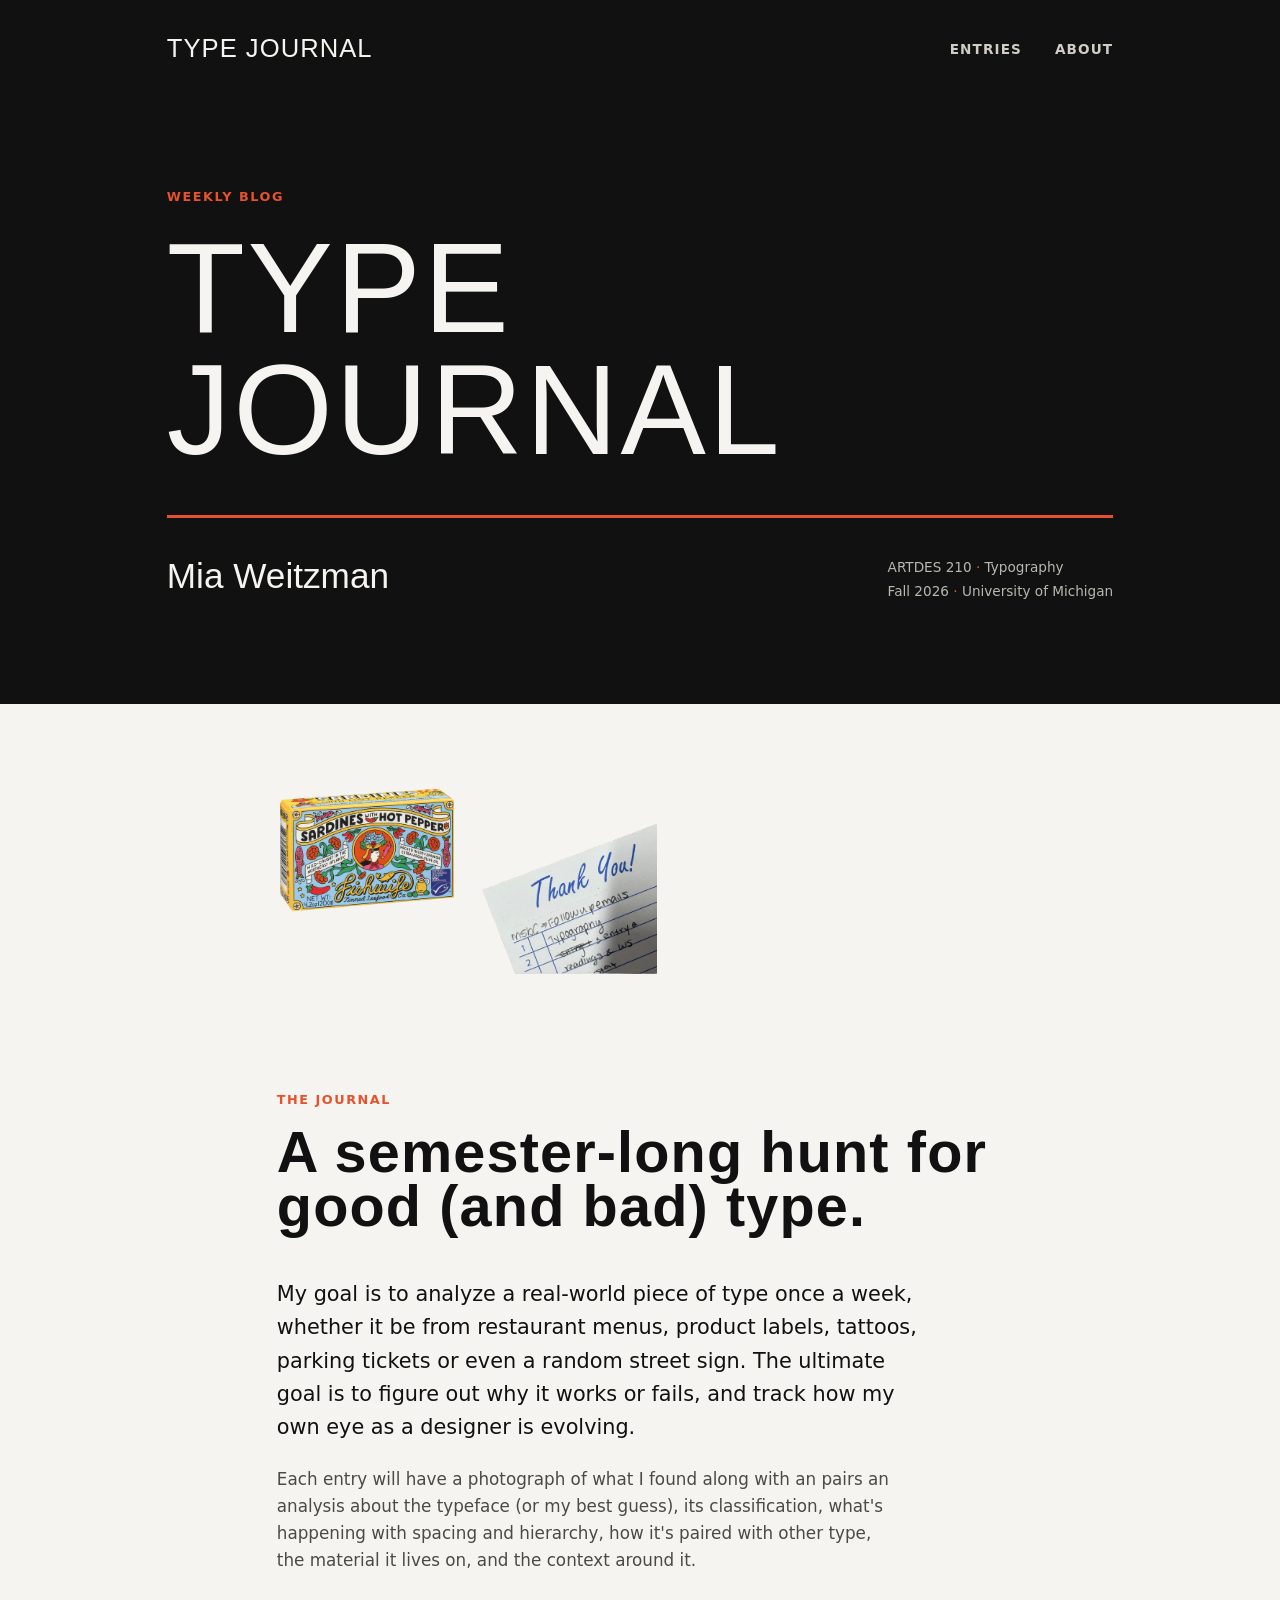
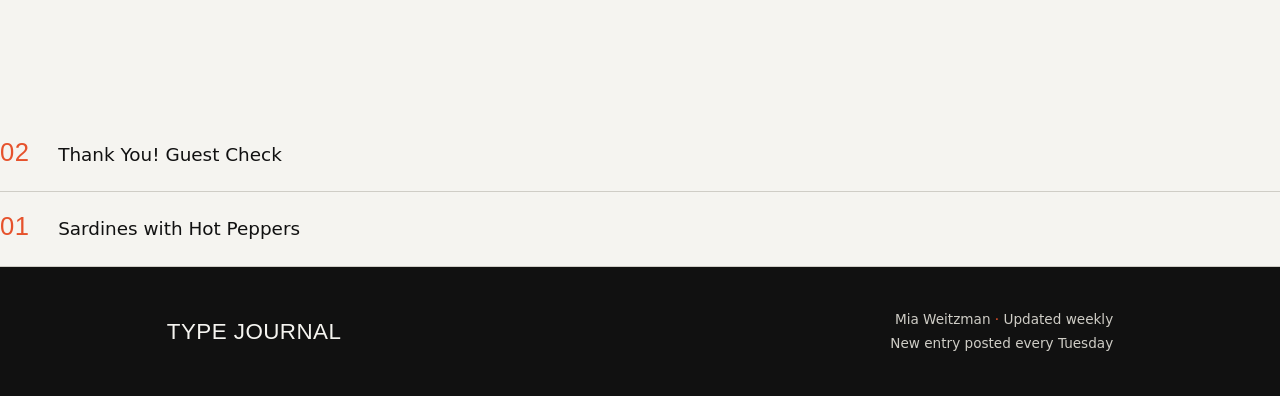
==== commit a75e837e: "Update index.html" ====
--- a/index.html
+++ b/index.html
@@ -65,12 +65,12 @@
   <a class="entry-row" href="entries/entry-02.html">
     <span class="entry-num display">02</span>
     <span class="entry-row-title">Thank You! Guest Check</span>
-    <span class="entry-row-date">September 22, 2026</span>
+    <span class="entry-row-date"></span>
   </a>
   <a class="entry-row" href="entries/entry-01.html">
     <span class="entry-num display">01</span>
     <span class="entry-row-title">Sardines with Hot Peppers</span>
-    <span class="entry-row-date">September 15, 2026</span>
+    <span class="entry-row-date"></span>
   </a>
   <!--
     Add a new .entry-row link here each week, newest on top.
--- a/style.css
+++ b/style.css
@@ -255,6 +255,10 @@
   padding: 32px;
   flex-shrink: 0;
 }
+.entry-layout .photo:has(img) {
+  border: none;
+  padding: 0;
+}
 .entry-layout .photo img {
   width: 100%;
   height: 100%;
